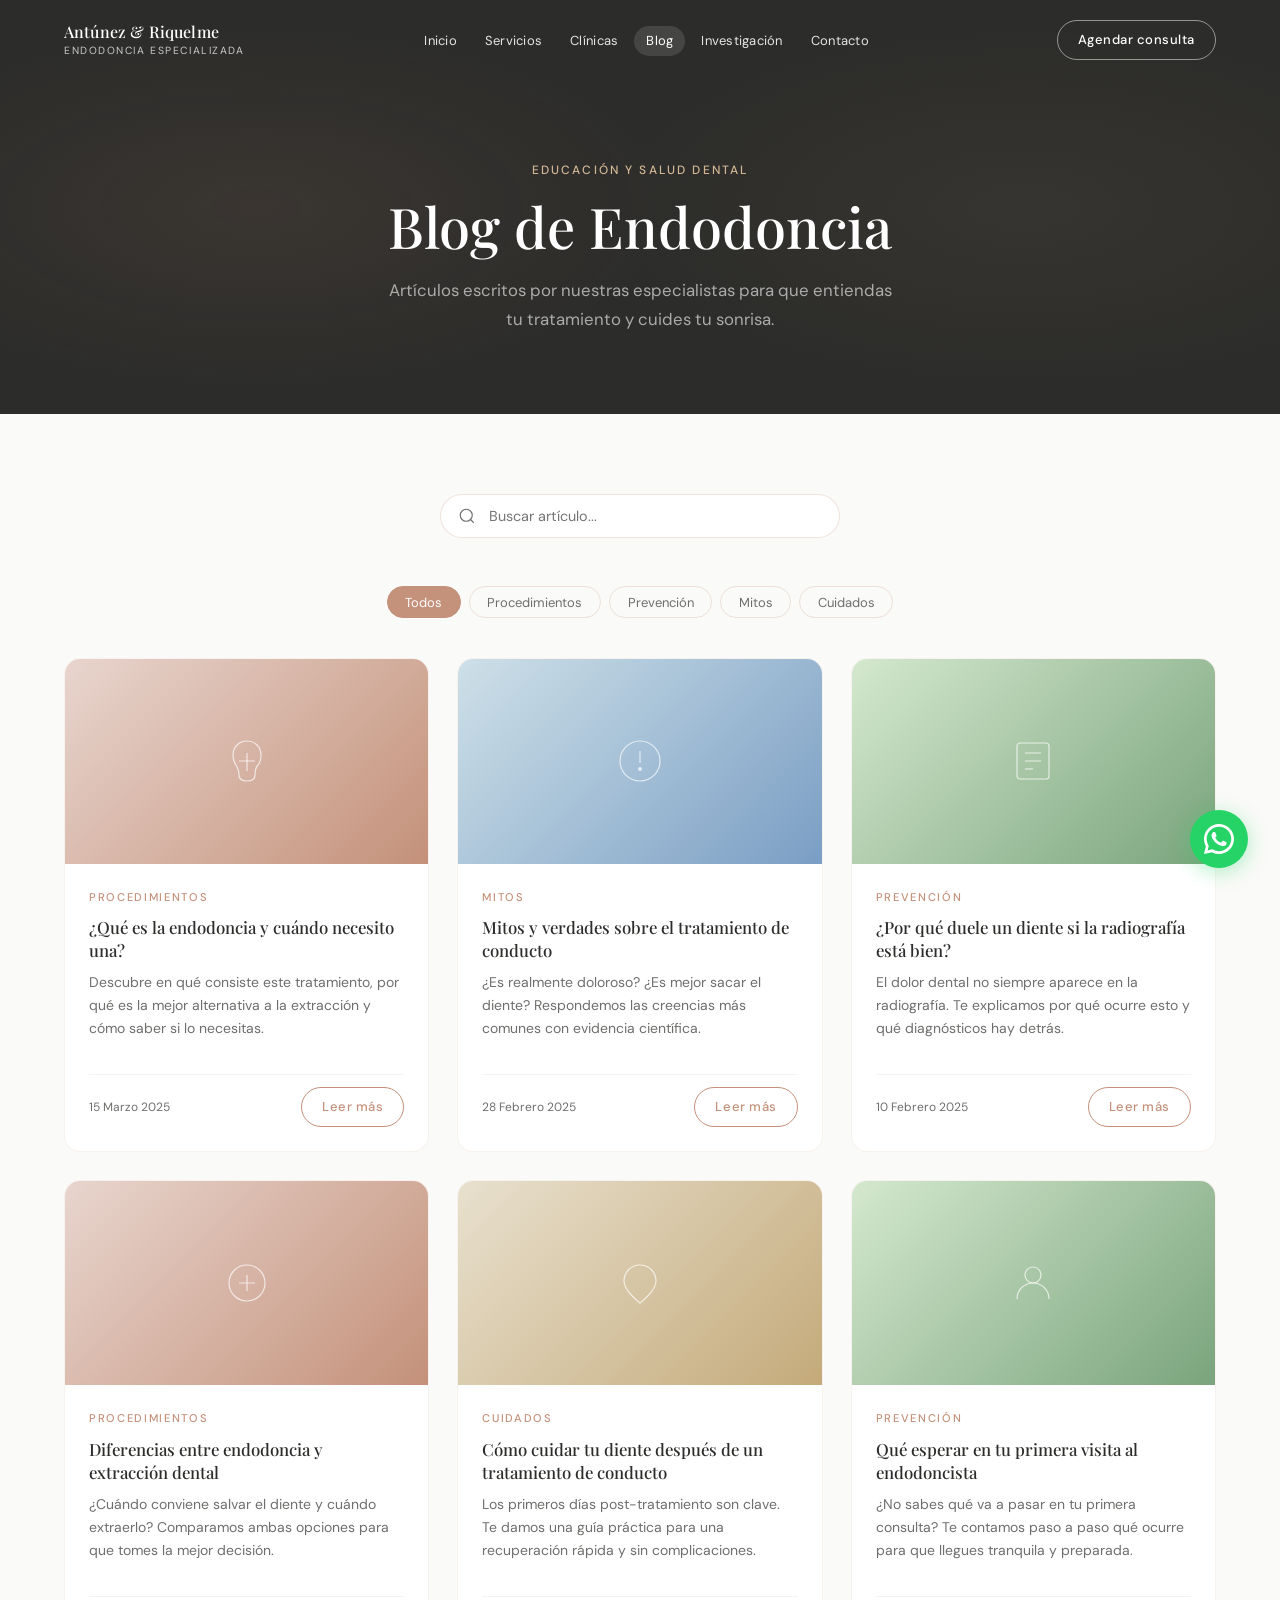
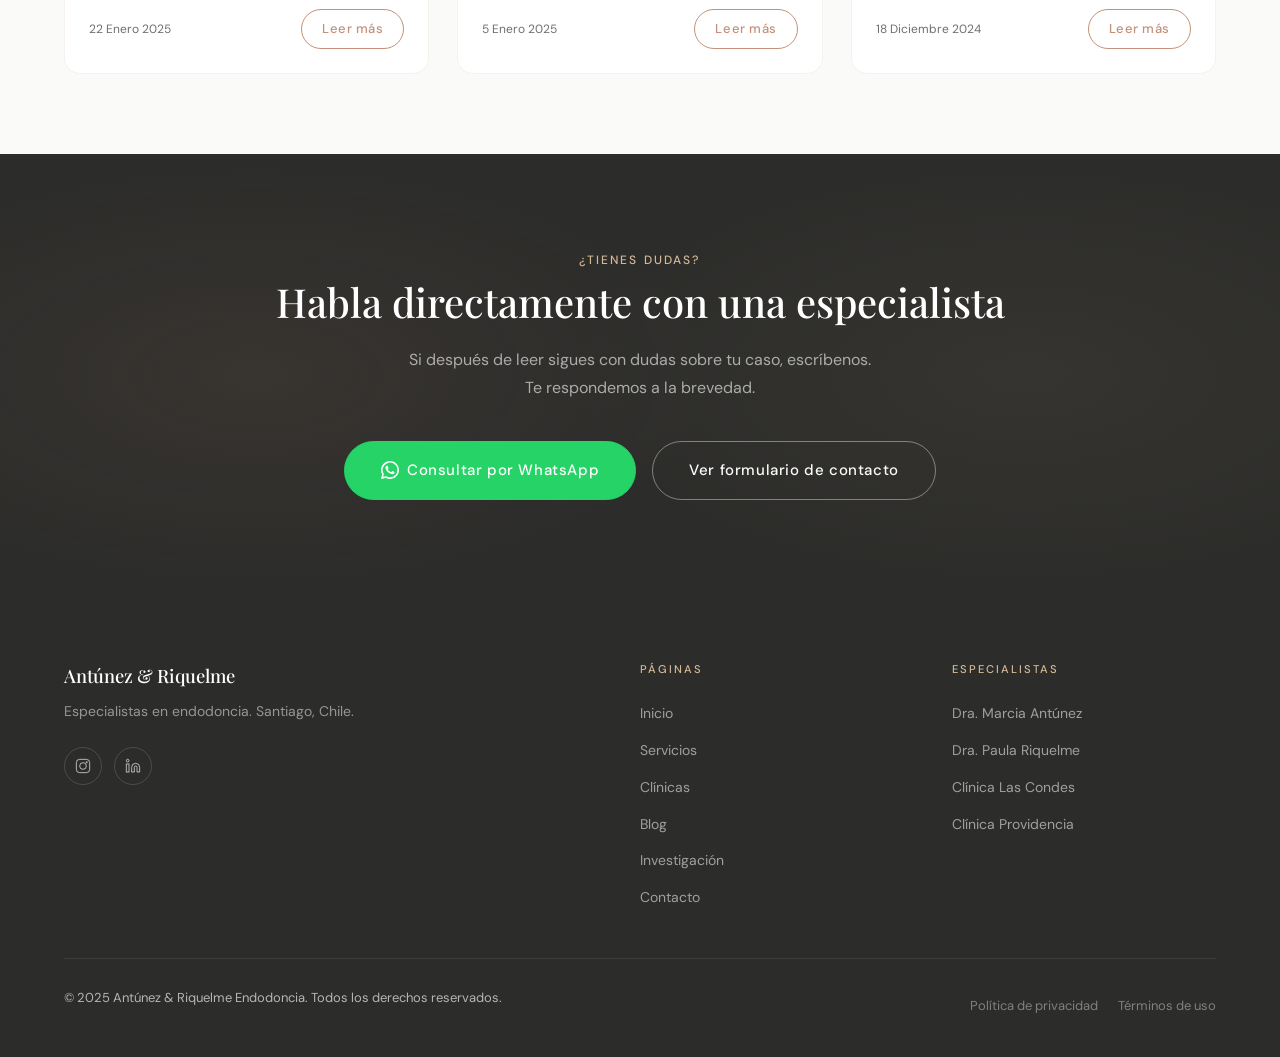
==== blog.html @ c305dd01 "Agrega blog, clínicas, contacto e íconos de tecnología" ====
<!DOCTYPE html>
<html lang="es-CL">
<head>
  <meta charset="UTF-8" />
  <meta name="viewport" content="width=device-width, initial-scale=1.0" />
  <title>Blog | Antúnez &amp; Riquelme · Endodoncia Especializada Santiago</title>
  <meta name="description" content="Artículos sobre endodoncia escritos por especialistas. Aprende sobre tratamiento de conducto, mitos, cuidados y más." />
  <meta property="og:title" content="Blog | Antúnez &amp; Riquelme Endodoncia" />
  <meta property="og:type" content="website" />
  <link rel="canonical" href="https://endoexperts.cl/blog.html" />
  <link rel="stylesheet" href="styles.css" />
  <link rel="preconnect" href="https://fonts.googleapis.com" />
  <link rel="preconnect" href="https://fonts.gstatic.com" crossorigin />
  <style>
    .blog-hero {
      background: var(--c-carbon);
      padding: 10rem 0 5rem;
      text-align: center;
      position: relative;
      overflow: hidden;
    }
    .blog-hero::before {
      content: '';
      position: absolute;
      inset: 0;
      background:
        radial-gradient(ellipse 60% 80% at 20% 50%, rgba(196,145,122,0.09) 0%, transparent 55%),
        radial-gradient(ellipse 60% 80% at 80% 50%, rgba(212,184,150,0.06) 0%, transparent 55%);
      pointer-events: none;
    }
    .blog-hero__title   { color: var(--c-white); margin-bottom: 1rem; }
    .blog-hero__subtitle {
      color: rgba(255,255,255,0.6);
      max-width: 520px;
      margin-inline: auto;
      font-size: 1.05rem;
      line-height: 1.75;
    }

    /* Blog card imagen placeholder con gradiente */
    .blog-card__image-placeholder {
      width: 100%;
      height: 100%;
      display: flex;
      align-items: center;
      justify-content: center;
    }

    .blog-card__image-placeholder svg {
      width: 32px;
      height: 32px;
      stroke: var(--c-blush-dark);
      fill: none;
      stroke-width: 1.5;
      opacity: 0.5;
    }

    /* Gradientes de color por categoría */
    .blog-card__image[data-cat="Procedimientos"] {
      background: linear-gradient(135deg, #E8D5CE 0%, #C4917A 100%);
    }
    .blog-card__image[data-cat="Prevención"] {
      background: linear-gradient(135deg, #D4E8CE 0%, #7AA47C 100%);
    }
    .blog-card__image[data-cat="Mitos"] {
      background: linear-gradient(135deg, #CEE0E8 0%, #7A9EC4 100%);
    }
    .blog-card__image[data-cat="Cuidados"] {
      background: linear-gradient(135deg, #E8E0CE 0%, #C4AA7A 100%);
    }

    .blog-card__image-icon {
      width: 100%;
      height: 100%;
      display: flex;
      align-items: center;
      justify-content: center;
    }

    .blog-card__image-icon svg {
      width: 48px;
      height: 48px;
      stroke: rgba(255,255,255,0.7);
      fill: none;
      stroke-width: 1.2;
    }

    /* No results */
    .blog-empty {
      text-align: center;
      padding: 4rem 2rem;
      color: var(--text-muted);
      display: none;
    }
    .blog-empty.is-visible { display: block; }
    .blog-empty svg {
      width: 48px;
      height: 48px;
      stroke: var(--c-blush-dark);
      fill: none;
      stroke-width: 1.2;
      margin: 0 auto 1rem;
      display: block;
    }

    /* Featured post (primero más grande) */
    .blog-featured {
      display: grid;
      grid-template-columns: 1.4fr 1fr;
      gap: 2rem;
      margin-bottom: 3rem;
    }

    .blog-featured .blog-card {
      height: 100%;
    }

    .blog-featured .blog-card:first-child .blog-card__image {
      aspect-ratio: 16/10;
    }

    @media (max-width: 1024px) {
      .blog-featured { grid-template-columns: 1fr; }
      .blog__grid { grid-template-columns: 1fr 1fr; }
    }

    @media (max-width: 768px) {
      .blog__grid { grid-template-columns: 1fr; }
      .blog-featured { grid-template-columns: 1fr; }
    }
  </style>
</head>
<body>

<!-- NAVBAR -->
<header class="navbar navbar--transparent" id="navbar" role="banner">
  <div class="container">
    <nav class="navbar__inner" aria-label="Navegación principal">
      <a href="index.html" class="navbar__logo">Antúnez &amp; Riquelme<span>Endodoncia Especializada</span></a>
      <ul class="navbar__links" role="list">
        <li><a href="index.html" class="navbar__link">Inicio</a></li>
        <li><a href="servicios.html" class="navbar__link">Servicios</a></li>
        <li><a href="clinicas.html" class="navbar__link">Clínicas</a></li>
        <li><a href="blog.html" class="navbar__link navbar__link--active">Blog</a></li>
        <li><a href="investigacion.html" class="navbar__link">Investigación</a></li>
        <li><a href="contacto.html" class="navbar__link">Contacto</a></li>
      </ul>
      <a href="contacto.html" class="btn btn--outline navbar__cta btn--sm">Agendar consulta</a>
      <button class="navbar__toggle" id="navToggle" aria-label="Abrir menú" aria-expanded="false"><span></span><span></span><span></span></button>
    </nav>
  </div>
</header>
<div class="navbar__overlay" id="navOverlay"></div>
<nav class="navbar__drawer" id="navDrawer" aria-label="Menú móvil">
  <a href="index.html" class="navbar__link">Inicio</a>
  <a href="servicios.html" class="navbar__link">Servicios</a>
  <a href="clinicas.html" class="navbar__link">Clínicas</a>
  <a href="blog.html" class="navbar__link navbar__link--active">Blog</a>
  <a href="investigacion.html" class="navbar__link">Investigación</a>
  <a href="contacto.html" class="navbar__link">Contacto</a>
  <a href="contacto.html" class="btn btn--outline navbar__cta">Agendar consulta</a>
</nav>

<main id="main">

<!-- HERO -->
<section class="blog-hero" aria-labelledby="blog-hero-title">
  <div class="container" style="position:relative;z-index:1;">
    <span class="section__eyebrow" style="color:var(--c-champagne);">Educación y salud dental</span>
    <h1 class="blog-hero__title" id="blog-hero-title">Blog de Endodoncia</h1>
    <p class="blog-hero__subtitle">Artículos escritos por nuestras especialistas para que entiendas tu tratamiento y cuides tu sonrisa.</p>
  </div>
</section>

<!-- BLOG -->
<section class="section" aria-labelledby="blog-title">
  <div class="container">

    <!-- Buscador -->
    <div class="blog__search reveal">
      <svg class="blog__search-icon" viewBox="0 0 24 24" aria-hidden="true"><circle cx="11" cy="11" r="8"/><line x1="21" y1="21" x2="16.65" y2="16.65"/></svg>
      <input type="search" id="blogSearch" placeholder="Buscar artículo..." aria-label="Buscar en el blog" />
    </div>

    <!-- Filtros -->
    <div class="blog__filters reveal" role="group" aria-label="Filtrar por categoría">
      <button class="filter-btn is-active" data-filter="todos">Todos</button>
      <button class="filter-btn" data-filter="Procedimientos">Procedimientos</button>
      <button class="filter-btn" data-filter="Prevención">Prevención</button>
      <button class="filter-btn" data-filter="Mitos">Mitos</button>
      <button class="filter-btn" data-filter="Cuidados">Cuidados</button>
    </div>

    <!-- Grid artículos -->
    <div class="blog__grid" id="blogGrid">

      <!-- Artículo 1 -->
      <article class="blog-card reveal" data-category="Procedimientos" data-title="qué es la endodoncia y cuándo necesito una">
        <div class="blog-card__image" data-cat="Procedimientos">
          <div class="blog-card__image-icon">
            <svg viewBox="0 0 48 48" aria-hidden="true"><path d="M24 4C16 4 10 10 10 18c0 4 1 7 3 10s3 5 3 10c0 4 2 6 8 6s8-2 8-6c0-5 1-8 3-10s3-6 3-10c0-8-6-14-14-14z"/><line x1="24" y1="16" x2="24" y2="34"/><line x1="16" y1="24" x2="32" y2="24"/></svg>
          </div>
        </div>
        <div class="blog-card__body">
          <span class="blog-card__category">Procedimientos</span>
          <h2 class="blog-card__title">¿Qué es la endodoncia y cuándo necesito una?</h2>
          <p class="blog-card__excerpt">Descubre en qué consiste este tratamiento, por qué es la mejor alternativa a la extracción y cómo saber si lo necesitas.</p>
          <div class="blog-card__footer">
            <span class="blog-card__date">15 Marzo 2025</span>
            <a href="articulo-1.html" class="btn btn--outline btn--sm">Leer más</a>
          </div>
        </div>
      </article>

      <!-- Artículo 2 -->
      <article class="blog-card reveal reveal--delay-1" data-category="Mitos" data-title="mitos y verdades sobre el tratamiento de conducto">
        <div class="blog-card__image" data-cat="Mitos">
          <div class="blog-card__image-icon">
            <svg viewBox="0 0 48 48" aria-hidden="true"><circle cx="24" cy="24" r="20"/><line x1="24" y1="14" x2="24" y2="26"/><circle cx="24" cy="32" r="2" fill="rgba(255,255,255,0.7)" stroke="none"/></svg>
          </div>
        </div>
        <div class="blog-card__body">
          <span class="blog-card__category">Mitos</span>
          <h2 class="blog-card__title">Mitos y verdades sobre el tratamiento de conducto</h2>
          <p class="blog-card__excerpt">¿Es realmente doloroso? ¿Es mejor sacar el diente? Respondemos las creencias más comunes con evidencia científica.</p>
          <div class="blog-card__footer">
            <span class="blog-card__date">28 Febrero 2025</span>
            <a href="articulo-2.html" class="btn btn--outline btn--sm">Leer más</a>
          </div>
        </div>
      </article>

      <!-- Artículo 3 -->
      <article class="blog-card reveal reveal--delay-2" data-category="Prevención" data-title="por qué duele un diente si la radiografía está bien">
        <div class="blog-card__image" data-cat="Prevención">
          <div class="blog-card__image-icon">
            <svg viewBox="0 0 48 48" aria-hidden="true"><rect x="8" y="6" width="32" height="36" rx="3"/><line x1="16" y1="16" x2="32" y2="16"/><line x1="16" y1="24" x2="32" y2="24"/><line x1="16" y1="32" x2="24" y2="32"/></svg>
          </div>
        </div>
        <div class="blog-card__body">
          <span class="blog-card__category">Prevención</span>
          <h2 class="blog-card__title">¿Por qué duele un diente si la radiografía está bien?</h2>
          <p class="blog-card__excerpt">El dolor dental no siempre aparece en la radiografía. Te explicamos por qué ocurre esto y qué diagnósticos hay detrás.</p>
          <div class="blog-card__footer">
            <span class="blog-card__date">10 Febrero 2025</span>
            <a href="articulo-3.html" class="btn btn--outline btn--sm">Leer más</a>
          </div>
        </div>
      </article>

      <!-- Artículo 4 -->
      <article class="blog-card reveal" data-category="Procedimientos" data-title="diferencias entre endodoncia y extracción dental">
        <div class="blog-card__image" data-cat="Procedimientos">
          <div class="blog-card__image-icon">
            <svg viewBox="0 0 48 48" aria-hidden="true"><path d="M16 24h16M24 16v16"/><circle cx="24" cy="24" r="18"/></svg>
          </div>
        </div>
        <div class="blog-card__body">
          <span class="blog-card__category">Procedimientos</span>
          <h2 class="blog-card__title">Diferencias entre endodoncia y extracción dental</h2>
          <p class="blog-card__excerpt">¿Cuándo conviene salvar el diente y cuándo extraerlo? Comparamos ambas opciones para que tomes la mejor decisión.</p>
          <div class="blog-card__footer">
            <span class="blog-card__date">22 Enero 2025</span>
            <a href="articulo-4.html" class="btn btn--outline btn--sm">Leer más</a>
          </div>
        </div>
      </article>

      <!-- Artículo 5 -->
      <article class="blog-card reveal reveal--delay-1" data-category="Cuidados" data-title="cómo cuidar tu diente después de un tratamiento de conducto">
        <div class="blog-card__image" data-cat="Cuidados">
          <div class="blog-card__image-icon">
            <svg viewBox="0 0 48 48" aria-hidden="true"><path d="M24 6C14 6 8 14 8 22c0 10 16 22 16 22s16-12 16-22C40 14 34 6 24 6z"/></svg>
          </div>
        </div>
        <div class="blog-card__body">
          <span class="blog-card__category">Cuidados</span>
          <h2 class="blog-card__title">Cómo cuidar tu diente después de un tratamiento de conducto</h2>
          <p class="blog-card__excerpt">Los primeros días post-tratamiento son clave. Te damos una guía práctica para una recuperación rápida y sin complicaciones.</p>
          <div class="blog-card__footer">
            <span class="blog-card__date">5 Enero 2025</span>
            <a href="articulo-5.html" class="btn btn--outline btn--sm">Leer más</a>
          </div>
        </div>
      </article>

      <!-- Artículo 6 -->
      <article class="blog-card reveal reveal--delay-2" data-category="Prevención" data-title="qué esperar en tu primera visita al endodoncista">
        <div class="blog-card__image" data-cat="Prevención">
          <div class="blog-card__image-icon">
            <svg viewBox="0 0 48 48" aria-hidden="true"><circle cx="24" cy="16" r="8"/><path d="M8 40c0-8.8 7.2-16 16-16s16 7.2 16 16"/></svg>
          </div>
        </div>
        <div class="blog-card__body">
          <span class="blog-card__category">Prevención</span>
          <h2 class="blog-card__title">Qué esperar en tu primera visita al endodoncista</h2>
          <p class="blog-card__excerpt">¿No sabes qué va a pasar en tu primera consulta? Te contamos paso a paso qué ocurre para que llegues tranquila y preparada.</p>
          <div class="blog-card__footer">
            <span class="blog-card__date">18 Diciembre 2024</span>
            <a href="articulo-6.html" class="btn btn--outline btn--sm">Leer más</a>
          </div>
        </div>
      </article>

    </div>

    <!-- Sin resultados -->
    <div class="blog-empty" id="blogEmpty" aria-live="polite">
      <svg viewBox="0 0 24 24" aria-hidden="true"><circle cx="11" cy="11" r="8"/><line x1="21" y1="21" x2="16.65" y2="16.65"/></svg>
      <p>No encontramos artículos con ese término. Intenta otra búsqueda.</p>
    </div>

  </div>
</section>

<!-- CTA -->
<section class="cta-final" aria-labelledby="blog-cta-title">
  <div class="container" style="position:relative;z-index:1;text-align:center;">
    <span class="section__eyebrow cta-final__eyebrow">¿Tienes dudas?</span>
    <h2 class="cta-final__title" id="blog-cta-title">Habla directamente con una especialista</h2>
    <p class="cta-final__subtitle">Si después de leer sigues con dudas sobre tu caso, escríbenos. Te respondemos a la brevedad.</p>
    <div class="cta-final__buttons">
      <a href="https://wa.me/+569XXXXXXXX?text=Hola%2C%20leí%20el%20blog%20y%20tengo%20una%20pregunta" class="btn btn--whatsapp btn--lg" target="_blank" rel="noopener noreferrer">
        <svg class="icon-wa" viewBox="0 0 24 24" fill="white" aria-hidden="true"><path d="M17.472 14.382c-.297-.149-1.758-.867-2.03-.967-.273-.099-.471-.148-.67.15-.197.297-.767.966-.94 1.164-.173.199-.347.223-.644.075-.297-.15-1.255-.463-2.39-1.475-.883-.788-1.48-1.761-1.653-2.059-.173-.297-.018-.458.13-.606.134-.133.298-.347.446-.52.149-.174.198-.298.298-.497.099-.198.05-.371-.025-.52-.075-.149-.669-1.612-.916-2.207-.242-.579-.487-.5-.669-.51-.173-.008-.371-.01-.57-.01-.198 0-.52.074-.792.372-.272.297-1.04 1.016-1.04 2.479 0 1.462 1.065 2.875 1.213 3.074.149.198 2.096 3.2 5.077 4.487.709.306 1.262.489 1.694.625.712.227 1.36.195 1.871.118.571-.085 1.758-.719 2.006-1.413.248-.694.248-1.289.173-1.413-.074-.124-.272-.198-.57-.347z"/><path d="M12 0C5.373 0 0 5.373 0 12c0 2.107.548 4.086 1.508 5.805L0 24l6.374-1.494A11.953 11.953 0 0012 24c6.627 0 12-5.373 12-12S18.627 0 12 0zm0 21.818a9.818 9.818 0 01-5.003-1.37l-.36-.214-3.727.873.908-3.618-.234-.372A9.818 9.818 0 1112 21.818z"/></svg>
        Consultar por WhatsApp
      </a>
      <a href="contacto.html" class="btn btn--ghost btn--lg">Ver formulario de contacto</a>
    </div>
  </div>
</section>

</main>

<!-- FOOTER -->
<footer class="footer" role="contentinfo">
  <div class="container">
    <div class="footer__grid">
      <div>
        <p class="footer__brand">Antúnez &amp; Riquelme</p>
        <p class="footer__tagline">Especialistas en endodoncia. Santiago, Chile.</p>
        <div class="footer__social">
          <a href="#" class="footer__social-link" aria-label="Instagram"><svg viewBox="0 0 24 24" aria-hidden="true"><rect x="2" y="2" width="20" height="20" rx="5"/><circle cx="12" cy="12" r="5"/><circle cx="17.5" cy="6.5" r="1.5" fill="currentColor" stroke="none"/></svg></a>
          <a href="#" class="footer__social-link" aria-label="LinkedIn"><svg viewBox="0 0 24 24" aria-hidden="true"><path d="M16 8a6 6 0 016 6v7h-4v-7a2 2 0 00-2-2 2 2 0 00-2 2v7h-4v-7a6 6 0 016-6z"/><rect x="2" y="9" width="4" height="12"/><circle cx="4" cy="4" r="2"/></svg></a>
        </div>
      </div>
      <nav aria-label="Footer"><p class="footer__heading">Páginas</p><ul class="footer__links"><li><a href="index.html" class="footer__link">Inicio</a></li><li><a href="servicios.html" class="footer__link">Servicios</a></li><li><a href="clinicas.html" class="footer__link">Clínicas</a></li><li><a href="blog.html" class="footer__link">Blog</a></li><li><a href="investigacion.html" class="footer__link">Investigación</a></li><li><a href="contacto.html" class="footer__link">Contacto</a></li></ul></nav>
      <div><p class="footer__heading">Especialistas</p><ul class="footer__links"><li><a href="contacto.html" class="footer__link">Dra. Marcia Antúnez</a></li><li><a href="contacto.html" class="footer__link">Dra. Paula Riquelme</a></li><li><a href="clinicas.html" class="footer__link">Clínica Las Condes</a></li><li><a href="clinicas.html" class="footer__link">Clínica Providencia</a></li></ul></div>
    </div>
    <div class="footer__bottom">
      <p class="footer__copy">© 2025 Antúnez &amp; Riquelme Endodoncia. Todos los derechos reservados.</p>
      <nav class="footer__legal"><a href="#">Política de privacidad</a><a href="#">Términos de uso</a></nav>
    </div>
  </div>
</footer>

<!-- WA FLOTANTE -->
<div class="wa-float" aria-label="Contacto rápido por WhatsApp">
  <div class="wa-float__panel" id="waPanel" role="dialog" aria-hidden="true">
    <p class="wa-float__panel-title">¿Con quién deseas hablar?</p>
    <a href="https://wa.me/+569XXXXXXXX?text=Hola%2C%20quisiera%20consultar%20con%20la%20Dra.%20Marcia%20Antúnez" class="wa-float__option" target="_blank" rel="noopener noreferrer"><div class="wa-float__option-icon" aria-hidden="true">MA</div>Dra. Marcia Antúnez</a>
    <a href="https://wa.me/+569XXXXXXXX?text=Hola%2C%20quisiera%20consultar%20con%20la%20Dra.%20Paula%20Riquelme" class="wa-float__option" target="_blank" rel="noopener noreferrer"><div class="wa-float__option-icon" aria-hidden="true">PR</div>Dra. Paula Riquelme</a>
  </div>
  <button class="wa-float__btn" id="waToggle" aria-label="Abrir WhatsApp" aria-expanded="false">
    <svg viewBox="0 0 24 24" aria-hidden="true"><path d="M17.472 14.382c-.297-.149-1.758-.867-2.03-.967-.273-.099-.471-.148-.67.15-.197.297-.767.966-.94 1.164-.173.199-.347.223-.644.075-.297-.15-1.255-.463-2.39-1.475-.883-.788-1.48-1.761-1.653-2.059-.173-.297-.018-.458.13-.606.134-.133.298-.347.446-.52.149-.174.198-.298.298-.497.099-.198.05-.371-.025-.52-.075-.149-.669-1.612-.916-2.207-.242-.579-.487-.5-.669-.51-.173-.008-.371-.01-.57-.01-.198 0-.52.074-.792.372-.272.297-1.04 1.016-1.04 2.479 0 1.462 1.065 2.875 1.213 3.074.149.198 2.096 3.2 5.077 4.487.709.306 1.262.489 1.694.625.712.227 1.36.195 1.871.118.571-.085 1.758-.719 2.006-1.413.248-.694.248-1.289.173-1.413-.074-.124-.272-.198-.57-.347z"/><path d="M12 0C5.373 0 0 5.373 0 12c0 2.107.548 4.086 1.508 5.805L0 24l6.374-1.494A11.953 11.953 0 0012 24c6.627 0 12-5.373 12-12S18.627 0 12 0zm0 21.818a9.818 9.818 0 01-5.003-1.37l-.36-.214-3.727.873.908-3.618-.234-.372A9.818 9.818 0 1112 21.818z"/></svg>
  </button>
</div>

<script>
(function(){const n=document.getElementById('navbar');function s(){n.classList.toggle('navbar--scrolled',window.scrollY>60);n.classList.toggle('navbar--transparent',window.scrollY<=60);}window.addEventListener('scroll',s,{passive:true});s();})();
(function(){const t=document.getElementById('navToggle'),d=document.getElementById('navDrawer'),o=document.getElementById('navOverlay');function open(){t.classList.add('is-open');d.classList.add('is-open');o.classList.add('is-open');t.setAttribute('aria-expanded','true');document.body.style.overflow='hidden';}function close(){t.classList.remove('is-open');d.classList.remove('is-open');o.classList.remove('is-open');t.setAttribute('aria-expanded','false');document.body.style.overflow='';}t.addEventListener('click',()=>t.classList.contains('is-open')?close():open());o.addEventListener('click',close);document.addEventListener('keydown',e=>{if(e.key==='Escape')close();});})();
(function(){const btn=document.getElementById('waToggle'),panel=document.getElementById('waPanel');btn.addEventListener('click',()=>{const o=panel.classList.toggle('is-open');btn.setAttribute('aria-expanded',o);panel.setAttribute('aria-hidden',!o);});document.addEventListener('click',e=>{if(!e.target.closest('.wa-float')){panel.classList.remove('is-open');btn.setAttribute('aria-expanded','false');panel.setAttribute('aria-hidden','true');}});})();

/* Filtros + Buscador */
(function(){
  const cards   = document.querySelectorAll('.blog-card');
  const filters = document.querySelectorAll('.filter-btn');
  const search  = document.getElementById('blogSearch');
  const empty   = document.getElementById('blogEmpty');
  let activeFilter = 'todos';

  function update() {
    const term = search.value.toLowerCase().trim();
    let visible = 0;

    cards.forEach(card => {
      const cat   = card.getAttribute('data-category');
      const title = card.getAttribute('data-title');
      const matchFilter = activeFilter === 'todos' || cat === activeFilter;
      const matchSearch = !term || title.includes(term) || cat.toLowerCase().includes(term);

      if (matchFilter && matchSearch) {
        card.style.display = '';
        visible++;
      } else {
        card.style.display = 'none';
      }
    });

    empty.classList.toggle('is-visible', visible === 0);
  }

  filters.forEach(btn => {
    btn.addEventListener('click', () => {
      filters.forEach(b => b.classList.remove('is-active'));
      btn.classList.add('is-active');
      activeFilter = btn.getAttribute('data-filter');
      update();
    });
  });

  search.addEventListener('input', update);
})();

/* Reveal */
(function(){const els=document.querySelectorAll('.reveal');const obs=new IntersectionObserver(entries=>{entries.forEach(e=>{if(e.isIntersecting){e.target.classList.add('is-visible');obs.unobserve(e.target);}});},{threshold:0.08});els.forEach(el=>obs.observe(el));})();
</script>
</body>
</html>
---- styles.css ----
/* ============================================================
   ANTÚNEZ & RIQUELME | ENDODONCIA ESPECIALIZADA
   styles.css — Global Stylesheet
   Paleta: blanco roto, blush, terracota, champagne, carbón
   ============================================================ */

/* ── Google Fonts ─────────────────────────────────────────── */
@import url('https://fonts.googleapis.com/css2?family=Playfair+Display:ital,wght@0,400;0,500;0,600;1,400;1,500&family=DM+Sans:ital,opsz,wght@0,9..40,300;0,9..40,400;0,9..40,500;1,9..40,300&display=swap');

/* ── CSS Variables ────────────────────────────────────────── */
:root {
  /* Paleta principal */
  --c-cream:      #FAFAF8;
  --c-blush:      #E8D5CE;
  --c-blush-dark: #D4B8AD;
  --c-terracota:  #C4917A;
  --c-terra-dark: #A87460;
  --c-champagne:  #D4B896;
  --c-champ-dark: #B89970;
  --c-carbon:     #2C2C2A;
  --c-carbon-mid: #4A4A48;
  --c-carbon-lt:  #6E6E6C;
  --c-white:      #FFFFFF;

  /* Semánticos */
  --bg-primary:   var(--c-cream);
  --bg-section:   #F4EDE8;
  --bg-dark:      var(--c-carbon);
  --text-primary: var(--c-carbon);
  --text-muted:   var(--c-carbon-lt);
  --text-light:   #FAFAF8;
  --accent:       var(--c-terracota);
  --accent-hover: var(--c-terra-dark);
  --border:       rgba(196, 145, 122, 0.25);
  --border-light: rgba(196, 145, 122, 0.12);

  /* Tipografía */
  --font-serif: 'Playfair Display', Georgia, serif;
  --font-sans:  'DM Sans', 'Inter', system-ui, sans-serif;

  /* Espaciado */
  --section-py:  5rem;
  --container-w: 1200px;
  --gap:         2rem;

  /* Transiciones */
  --ease: cubic-bezier(0.4, 0, 0.2, 1);
  --dur:  0.3s;

  /* Bordes */
  --radius-sm: 4px;
  --radius-md: 8px;
  --radius-lg: 16px;
  --radius-xl: 24px;
  --radius-full: 9999px;
}

/* ── Reset & Base ─────────────────────────────────────────── */
*, *::before, *::after {
  box-sizing: border-box;
  margin: 0;
  padding: 0;
}

html {
  scroll-behavior: smooth;
  -webkit-text-size-adjust: 100%;
}

body {
  font-family: var(--font-sans);
  font-size: 16px;
  line-height: 1.7;
  color: var(--text-primary);
  background-color: var(--bg-primary);
  overflow-x: hidden;
}

img {
  max-width: 100%;
  height: auto;
  display: block;
  loading: lazy;
}

a {
  color: inherit;
  text-decoration: none;
  transition: color var(--dur) var(--ease);
}

ul, ol { list-style: none; }

button {
  font-family: var(--font-sans);
  cursor: pointer;
  border: none;
  background: none;
}

/* ── Tipografía ───────────────────────────────────────────── */
h1, h2, h3, h4, h5 {
  font-family: var(--font-serif);
  line-height: 1.2;
  color: var(--text-primary);
  font-weight: 500;
}

h1 { font-size: clamp(2rem, 5vw, 3.5rem); }
h2 { font-size: clamp(1.6rem, 3.5vw, 2.5rem); }
h3 { font-size: clamp(1.2rem, 2.5vw, 1.6rem); }
h4 { font-size: 1.15rem; }

p { margin-bottom: 1rem; }
p:last-child { margin-bottom: 0; }

.text-serif { font-family: var(--font-serif); }
.text-accent { color: var(--accent); }
.text-muted  { color: var(--text-muted); }
.text-center { text-align: center; }
.text-light  { color: var(--text-light); }

/* ── Layout Utils ─────────────────────────────────────────── */
.container {
  width: 100%;
  max-width: var(--container-w);
  margin-inline: auto;
  padding-inline: 1.5rem;
}

.section {
  padding-block: var(--section-py);
}

.section--alt {
  background-color: var(--bg-section);
}

.section--dark {
  background-color: var(--bg-dark);
  color: var(--text-light);
}

.section__header {
  text-align: center;
  max-width: 640px;
  margin-inline: auto;
  margin-bottom: 3.5rem;
}

.section__eyebrow {
  font-family: var(--font-sans);
  font-size: 0.75rem;
  font-weight: 500;
  letter-spacing: 0.18em;
  text-transform: uppercase;
  color: var(--accent);
  display: block;
  margin-bottom: 0.75rem;
}

.section__title {
  margin-bottom: 1rem;
}

.section__subtitle {
  color: var(--text-muted);
  font-size: 1.05rem;
  line-height: 1.75;
}

/* ── Botones ──────────────────────────────────────────────── */
.btn {
  display: inline-flex;
  align-items: center;
  gap: 0.5rem;
  padding: 0.75rem 1.75rem;
  font-family: var(--font-sans);
  font-size: 0.875rem;
  font-weight: 500;
  letter-spacing: 0.04em;
  border-radius: var(--radius-full);
  transition: all var(--dur) var(--ease);
  white-space: nowrap;
}

.btn--primary {
  background-color: var(--accent);
  color: var(--c-white);
  border: 1.5px solid var(--accent);
}
.btn--primary:hover {
  background-color: var(--accent-hover);
  border-color: var(--accent-hover);
  transform: translateY(-1px);
}

.btn--outline {
  background-color: transparent;
  color: var(--accent);
  border: 1.5px solid var(--accent);
}
.btn--outline:hover {
  background-color: var(--accent);
  color: var(--c-white);
  transform: translateY(-1px);
}

.btn--ghost {
  background-color: transparent;
  color: var(--text-light);
  border: 1.5px solid rgba(255,255,255,0.4);
}
.btn--ghost:hover {
  background-color: rgba(255,255,255,0.12);
  border-color: rgba(255,255,255,0.6);
}

.btn--whatsapp {
  background-color: #25D366;
  color: var(--c-white);
  border: 1.5px solid #25D366;
}
.btn--whatsapp:hover {
  background-color: #1DAD54;
  border-color: #1DAD54;
  transform: translateY(-1px);
}

.btn--sm {
  padding: 0.5rem 1.25rem;
  font-size: 0.8125rem;
}

.btn--lg {
  padding: 1rem 2.25rem;
  font-size: 0.9375rem;
}

/* Icono WhatsApp SVG inline */
.icon-wa {
  width: 18px;
  height: 18px;
  flex-shrink: 0;
}

/* ── Divider ──────────────────────────────────────────────── */
.divider {
  width: 48px;
  height: 1.5px;
  background: var(--accent);
  margin: 1rem auto;
}

.divider--left {
  margin-left: 0;
}

/* ── ========================================================
   NAVBAR
   ======================================================== */
.navbar {
  position: fixed;
  top: 0;
  left: 0;
  right: 0;
  z-index: 1000;
  padding: 1.25rem 0;
  transition: background var(--dur) var(--ease),
              padding var(--dur) var(--ease),
              box-shadow var(--dur) var(--ease);
}

.navbar--transparent {
  background: transparent;
}

.navbar--scrolled {
  background: rgba(250, 250, 248, 0.96);
  backdrop-filter: blur(12px);
  -webkit-backdrop-filter: blur(12px);
  box-shadow: 0 1px 0 var(--border);
  padding: 0.875rem 0;
}

.navbar__inner {
  display: flex;
  align-items: center;
  justify-content: space-between;
  gap: 1.5rem;
}

.navbar__logo {
  font-family: var(--font-serif);
  font-size: 1rem;
  font-weight: 500;
  color: var(--c-white);
  line-height: 1.3;
  letter-spacing: 0.01em;
  transition: color var(--dur) var(--ease);
  flex-shrink: 0;
}

.navbar__logo span {
  display: block;
  font-size: 0.65rem;
  font-family: var(--font-sans);
  font-weight: 400;
  letter-spacing: 0.15em;
  text-transform: uppercase;
  opacity: 0.75;
  margin-top: 0.1rem;
}

.navbar--scrolled .navbar__logo {
  color: var(--text-primary);
}

.navbar__links {
  display: flex;
  align-items: center;
  gap: 0.25rem;
}

.navbar__link {
  padding: 0.4rem 0.75rem;
  font-size: 0.8125rem;
  font-weight: 400;
  letter-spacing: 0.02em;
  color: rgba(255,255,255,0.88);
  border-radius: var(--radius-full);
  transition: all var(--dur) var(--ease);
}

.navbar__link:hover,
.navbar__link--active {
  color: var(--c-white);
  background: rgba(255,255,255,0.12);
}

.navbar--scrolled .navbar__link {
  color: var(--carbon-mid, var(--c-carbon-mid));
}

.navbar--scrolled .navbar__link:hover,
.navbar--scrolled .navbar__link--active {
  color: var(--text-primary);
  background: var(--border-light);
}

.navbar__cta {
  margin-left: 0.5rem;
}

.navbar--transparent .navbar__cta {
  border-color: rgba(255,255,255,0.5);
  color: var(--c-white);
}

.navbar--transparent .navbar__cta:hover {
  background: rgba(255,255,255,0.15);
}

.navbar--scrolled .navbar__cta {
  border-color: var(--accent);
  color: var(--accent);
}

.navbar--scrolled .navbar__cta:hover {
  background: var(--accent);
  color: var(--c-white);
}

/* Hamburger */
.navbar__toggle {
  display: none;
  flex-direction: column;
  gap: 5px;
  width: 28px;
  padding: 4px 0;
  cursor: pointer;
  background: none;
  border: none;
}

.navbar__toggle span {
  display: block;
  width: 100%;
  height: 1.5px;
  background: var(--c-white);
  border-radius: 2px;
  transition: all var(--dur) var(--ease);
}

.navbar--scrolled .navbar__toggle span {
  background: var(--text-primary);
}

.navbar__toggle.is-open span:nth-child(1) {
  transform: translateY(6.5px) rotate(45deg);
}
.navbar__toggle.is-open span:nth-child(2) {
  opacity: 0;
  transform: scaleX(0);
}
.navbar__toggle.is-open span:nth-child(3) {
  transform: translateY(-6.5px) rotate(-45deg);
}

/* Mobile drawer */
.navbar__drawer {
  display: none;
  position: fixed;
  inset: 0 0 0 auto;
  width: min(320px, 85vw);
  background: var(--c-cream);
  padding: 5rem 2rem 2rem;
  flex-direction: column;
  gap: 0.25rem;
  box-shadow: -4px 0 32px rgba(44,44,42,0.12);
  transform: translateX(100%);
  transition: transform 0.35s var(--ease);
  z-index: 999;
}

.navbar__drawer.is-open {
  transform: translateX(0);
}

.navbar__drawer .navbar__link {
  color: var(--text-primary);
  padding: 0.75rem 1rem;
  font-size: 1.05rem;
  display: block;
  border-radius: var(--radius-md);
}

.navbar__drawer .navbar__link:hover {
  background: var(--bg-section);
  color: var(--accent);
}

.navbar__drawer .navbar__cta {
  margin-left: 0;
  margin-top: 1rem;
  border-color: var(--accent);
  color: var(--accent);
  justify-content: center;
  width: 100%;
}

.navbar__overlay {
  display: none;
  position: fixed;
  inset: 0;
  background: rgba(44,44,42,0.3);
  z-index: 998;
  opacity: 0;
  transition: opacity var(--dur) var(--ease);
}

.navbar__overlay.is-open {
  opacity: 1;
}

/* ── ========================================================
   HERO SPLIT SCREEN
   ======================================================== */
.hero {
  min-height: 100dvh;
  display: grid;
  grid-template-columns: 1fr 1fr;
  gap: 0;
  position: relative;
  overflow: hidden;
  background: #D9CFC6;
}

.hero__panel {
  position: relative;
  overflow: hidden;
  min-height: 100dvh;
  background: #D9CFC6;
}

.hero__panel--paula {
  background: #EDE8E2;
}

.hero__panel::after {
  content: '';
  position: absolute;
  inset: 0;
  background: linear-gradient(
    to top,
    rgba(44, 44, 42, 0.72) 0%,
    rgba(44, 44, 42, 0.1) 60%,
    transparent 100%
  );
  z-index: 1;
}





.hero__bg {
  position: absolute;
  inset: 0;
  width: 100%;
  height: 100%;
  object-fit: cover;
  object-position: center top;
  transition: transform 0.8s var(--ease);
}

.hero__panel:hover .hero__bg {
  transform: scale(1.04);
}

.hero__content {
  position: absolute;
  bottom: 0;
  left: 0;
  right: 0;
  padding: 2.5rem 2.5rem 3rem;
  z-index: 3;
  display: flex;
  flex-direction: column;
  align-items: flex-start;
  gap: 0.5rem;
}

.hero__eyebrow {
  font-size: 0.7rem;
  font-weight: 500;
  letter-spacing: 0.18em;
  text-transform: uppercase;
  color: var(--c-blush);
  margin-bottom: 0.25rem;
}

.hero__name {
  font-family: var(--font-serif);
  font-size: clamp(1.6rem, 3vw, 2.2rem);
  font-weight: 500;
  color: var(--c-white);
  line-height: 1.15;
  margin-bottom: 0.25rem;
}

.hero__title {
  font-size: 0.8125rem;
  color: rgba(255,255,255,0.72);
  letter-spacing: 0.04em;
  margin-bottom: 0.75rem;
}

/* Línea divisoria central */
.hero__divider {
  display: none;
}

/* Logo central sobre el hero */
.hero__brand {
  position: absolute;
  top: 0;
  left: 50%;
  transform: translateX(-50%);
  z-index: 20;
  padding-top: 1.75rem;
  text-align: center;
  pointer-events: none;
}

.hero__brand-name {
  font-family: var(--font-serif);
  font-size: clamp(1rem, 2vw, 1.35rem);
  font-weight: 500;
  color: var(--c-white);
  letter-spacing: 0.06em;
  white-space: nowrap;
  text-shadow: 0 1px 12px rgba(0,0,0,0.4);
}

.hero__brand-sub {
  display: block;
  font-family: var(--font-sans);
  font-size: 0.6rem;
  font-weight: 400;
  letter-spacing: 0.22em;
  text-transform: uppercase;
  color: rgba(255,255,255,0.6);
  margin-top: 0.2rem;
}

/* Placeholder de foto (iniciales) */
.hero__photo-placeholder {
  position: absolute;
  inset: 0;
  display: flex;
  flex-direction: column;
  align-items: center;
  justify-content: center;
  gap: 1rem;
  z-index: 0;
}

.hero__initials {
  width: 120px;
  height: 120px;
  border-radius: 50%;
  background: rgba(212,184,150,0.25);
  border: 1.5px solid rgba(212,184,150,0.4);
  display: flex;
  align-items: center;
  justify-content: center;
  font-family: var(--font-serif);
  font-size: 2.5rem;
  color: rgba(255,255,255,0.8);
  font-style: italic;
}

/* ── ========================================================
   SECCIÓN PRESENTACIÓN
   ======================================================== */
.about__grid {
  display: grid;
  grid-template-columns: 1fr 1fr;
  gap: 2rem;
  margin-top: 1rem;
}

.doctor-card {
  background: var(--c-white);
  border: 1px solid var(--border-light);
  border-radius: var(--radius-lg);
  padding: 2.5rem;
  display: flex;
  flex-direction: column;
  gap: 1.25rem;
  transition: box-shadow var(--dur) var(--ease), transform var(--dur) var(--ease);
}

.doctor-card:hover {
  box-shadow: 0 8px 40px rgba(196,145,122,0.12);
  transform: translateY(-2px);
}

.doctor-card__avatar {
  width: 96px;
  height: 96px;
  border-radius: 50%;
  overflow: hidden;
  border: 2px solid var(--c-blush);
  flex-shrink: 0;
}

.doctor-card__avatar-placeholder {
  width: 96px;
  height: 96px;
  border-radius: 50%;
  background: var(--bg-section);
  border: 2px solid var(--c-blush);
  display: flex;
  align-items: center;
  justify-content: center;
  font-family: var(--font-serif);
  font-size: 1.5rem;
  font-style: italic;
  color: var(--accent);
  flex-shrink: 0;
}

.doctor-card__name {
  font-family: var(--font-serif);
  font-size: 1.35rem;
  font-weight: 500;
  margin-bottom: 0.15rem;
}

.doctor-card__degree {
  font-size: 0.8125rem;
  color: var(--text-muted);
  letter-spacing: 0.02em;
}

.doctor-card__bio {
  font-size: 0.9375rem;
  color: var(--c-carbon-mid);
  line-height: 1.75;
}

.doctor-card__tags {
  display: flex;
  flex-wrap: wrap;
  gap: 0.5rem;
  margin-top: auto;
}

.tag {
  display: inline-block;
  padding: 0.3rem 0.85rem;
  background: var(--bg-section);
  border: 1px solid var(--border);
  border-radius: var(--radius-full);
  font-size: 0.75rem;
  font-weight: 400;
  color: var(--accent);
  letter-spacing: 0.02em;
}

/* Intro texto conjunto */
.about__intro {
  max-width: 720px;
  margin-inline: auto;
  text-align: center;
  margin-bottom: 3rem;
}

.about__intro p {
  font-size: 1.05rem;
  color: var(--c-carbon-mid);
  line-height: 1.8;
}

/* ── ========================================================
   ESTADÍSTICAS
   ======================================================== */
.stats {
  background: var(--bg-section);
}

.stats__grid {
  display: grid;
  grid-template-columns: repeat(4, 1fr);
  gap: 1px;
  background: var(--border);
  border: 1px solid var(--border);
  border-radius: var(--radius-lg);
  overflow: hidden;
}

.stat-item {
  background: var(--bg-section);
  padding: 2.5rem 1.5rem;
  text-align: center;
  display: flex;
  flex-direction: column;
  align-items: center;
  gap: 0.5rem;
}

.stat-item__number {
  font-family: var(--font-serif);
  font-size: clamp(2.25rem, 4vw, 3.25rem);
  font-weight: 400;
  color: var(--accent);
  line-height: 1;
  font-style: italic;
}

.stat-item__label {
  font-size: 0.8125rem;
  color: var(--text-muted);
  letter-spacing: 0.04em;
  line-height: 1.4;
  max-width: 120px;
}

/* ── ========================================================
   TESTIMONIOS
   ======================================================== */
.testimonials__grid {
  display: grid;
  grid-template-columns: repeat(3, 1fr);
  gap: 1.5rem;
}

.testimonial-card {
  background: var(--c-white);
  border: 1px solid var(--border-light);
  border-radius: var(--radius-lg);
  padding: 2rem;
  display: flex;
  flex-direction: column;
  gap: 1rem;
  position: relative;
}

.testimonial-card::before {
  content: '"';
  font-family: var(--font-serif);
  font-size: 4rem;
  color: var(--c-blush);
  line-height: 1;
  position: absolute;
  top: 1.25rem;
  right: 1.75rem;
  pointer-events: none;
}

.testimonial-card__stars {
  display: flex;
  gap: 3px;
}

.star {
  width: 14px;
  height: 14px;
  fill: var(--c-champagne);
  flex-shrink: 0;
}

.testimonial-card__text {
  font-size: 0.9375rem;
  color: var(--c-carbon-mid);
  line-height: 1.75;
  flex: 1;
  font-style: italic;
}

.testimonial-card__author {
  display: flex;
  align-items: center;
  gap: 0.85rem;
  margin-top: 0.5rem;
}

.testimonial-card__avatar {
  width: 44px;
  height: 44px;
  border-radius: 50%;
  background: var(--bg-section);
  border: 1.5px solid var(--c-blush);
  display: flex;
  align-items: center;
  justify-content: center;
  font-family: var(--font-serif);
  font-size: 1rem;
  font-style: italic;
  color: var(--accent);
  flex-shrink: 0;
}

.testimonial-card__name {
  font-weight: 500;
  font-size: 0.875rem;
  color: var(--text-primary);
}

.testimonial-card__meta {
  font-size: 0.75rem;
  color: var(--text-muted);
}

/* ── ========================================================
   CTA FINAL (index)
   ======================================================== */
.cta-final {
  background: var(--c-carbon);
  color: var(--text-light);
  text-align: center;
  padding-block: 6rem;
  position: relative;
  overflow: hidden;
}

.cta-final::before {
  content: '';
  position: absolute;
  inset: 0;
  background:
    radial-gradient(ellipse 60% 80% at 20% 50%, rgba(196,145,122,0.08) 0%, transparent 60%),
    radial-gradient(ellipse 60% 80% at 80% 50%, rgba(212,184,150,0.06) 0%, transparent 60%);
  pointer-events: none;
}

.cta-final__eyebrow {
  color: var(--c-champagne);
  margin-bottom: 0.5rem;
}

.cta-final__title {
  color: var(--c-white);
  margin-bottom: 1.25rem;
}

.cta-final__subtitle {
  color: rgba(255,255,255,0.6);
  font-size: 1rem;
  margin-bottom: 2.5rem;
  max-width: 480px;
  margin-inline: auto;
}

.cta-final__subtitle { margin-bottom: 2.5rem; }

.cta-final__buttons {
  display: flex;
  justify-content: center;
  gap: 1rem;
  flex-wrap: wrap;
}

/* ── ========================================================
   SERVICIOS
   ======================================================== */
.services__grid {
  display: grid;
  grid-template-columns: 1fr 1fr;
  gap: 1.5rem;
}

.service-card {
  background: var(--c-white);
  border: 1px solid var(--border-light);
  border-radius: var(--radius-lg);
  padding: 2.5rem;
  cursor: pointer;
  transition: all var(--dur) var(--ease);
  display: flex;
  flex-direction: column;
  gap: 1rem;
}

.service-card:hover {
  border-color: var(--accent);
  box-shadow: 0 6px 32px rgba(196,145,122,0.1);
  transform: translateY(-2px);
}

.service-card__icon {
  width: 48px;
  height: 48px;
  stroke: var(--accent);
  fill: none;
  stroke-width: 1.5;
  flex-shrink: 0;
}

.service-card__name {
  font-family: var(--font-serif);
  font-size: 1.2rem;
  font-weight: 500;
  margin-bottom: 0.25rem;
}

.service-card__desc {
  font-size: 0.9375rem;
  color: var(--c-carbon-mid);
  line-height: 1.7;
}

.service-card__clinic {
  margin-top: auto;
  font-size: 0.8rem;
  color: var(--accent);
  font-weight: 500;
  letter-spacing: 0.03em;
  display: flex;
  align-items: center;
  gap: 0.4rem;
}

/* Modal servicios */
.modal-overlay {
  position: fixed;
  inset: 0;
  background: rgba(44,44,42,0.55);
  z-index: 2000;
  display: flex;
  align-items: center;
  justify-content: center;
  padding: 1.5rem;
  opacity: 0;
  pointer-events: none;
  transition: opacity var(--dur) var(--ease);
}

.modal-overlay.is-open {
  opacity: 1;
  pointer-events: all;
}

.modal {
  background: var(--c-white);
  border-radius: var(--radius-xl);
  padding: 3rem;
  max-width: 560px;
  width: 100%;
  max-height: 90vh;
  overflow-y: auto;
  transform: translateY(16px) scale(0.98);
  transition: transform 0.35s var(--ease);
}

.modal-overlay.is-open .modal {
  transform: none;
}

.modal__close {
  position: absolute;
  top: 1.25rem;
  right: 1.25rem;
  width: 36px;
  height: 36px;
  border-radius: 50%;
  background: var(--bg-section);
  display: flex;
  align-items: center;
  justify-content: center;
  font-size: 1.1rem;
  color: var(--text-muted);
  cursor: pointer;
  transition: all var(--dur) var(--ease);
}

.modal__close:hover {
  background: var(--c-blush);
  color: var(--text-primary);
}

.modal { position: relative; }

/* ── ========================================================
   CLÍNICAS
   ======================================================== */
.clinics__tabs {
  display: flex;
  gap: 0;
  border: 1px solid var(--border);
  border-radius: var(--radius-full);
  padding: 4px;
  background: var(--bg-section);
  width: fit-content;
  margin: 0 auto 3rem;
}

.clinic-tab {
  padding: 0.6rem 1.75rem;
  border-radius: var(--radius-full);
  font-size: 0.875rem;
  font-weight: 400;
  color: var(--text-muted);
  cursor: pointer;
  transition: all var(--dur) var(--ease);
  border: none;
  background: none;
  font-family: var(--font-sans);
}

.clinic-tab.is-active {
  background: var(--accent);
  color: var(--c-white);
  font-weight: 500;
}

.clinic-tab:hover:not(.is-active) {
  color: var(--text-primary);
}

.clinic-panel {
  display: none;
}

.clinic-panel.is-active {
  display: block;
}

.clinic-layout {
  display: grid;
  grid-template-columns: 1fr 1fr;
  gap: 3rem;
  align-items: start;
}

.clinic-info__name {
  font-family: var(--font-serif);
  font-size: 1.6rem;
  margin-bottom: 0.5rem;
}

.clinic-info__detail {
  display: flex;
  align-items: flex-start;
  gap: 0.75rem;
  margin-bottom: 1rem;
  font-size: 0.9375rem;
  color: var(--c-carbon-mid);
}

.clinic-info__icon {
  width: 20px;
  height: 20px;
  stroke: var(--accent);
  fill: none;
  stroke-width: 1.5;
  flex-shrink: 0;
  margin-top: 0.15rem;
}

.clinic-gallery {
  display: grid;
  grid-template-columns: 1fr 1fr;
  gap: 0.75rem;
}

.clinic-gallery__item {
  border-radius: var(--radius-md);
  overflow: hidden;
  aspect-ratio: 4/3;
  background: var(--bg-section);
  cursor: pointer;
  position: relative;
}

.clinic-gallery__item::after {
  content: '';
  position: absolute;
  inset: 0;
  background: rgba(44,44,42,0);
  transition: background var(--dur) var(--ease);
}

.clinic-gallery__item:hover::after {
  background: rgba(44,44,42,0.2);
}

.clinic-gallery__placeholder {
  width: 100%;
  height: 100%;
  display: flex;
  flex-direction: column;
  align-items: center;
  justify-content: center;
  gap: 0.5rem;
  color: var(--text-muted);
  font-size: 0.8125rem;
}

.clinic-gallery__placeholder svg {
  width: 28px;
  height: 28px;
  stroke: var(--c-blush-dark);
  fill: none;
  stroke-width: 1.5;
}

.clinic-map {
  border-radius: var(--radius-lg);
  overflow: hidden;
  border: 1px solid var(--border-light);
  margin-top: 1.5rem;
}

.clinic-map iframe {
  width: 100%;
  height: 240px;
  display: block;
  border: none;
}

/* ── ========================================================
   BLOG
   ======================================================== */
.blog__filters {
  display: flex;
  gap: 0.5rem;
  flex-wrap: wrap;
  justify-content: center;
  margin-bottom: 2.5rem;
}

.filter-btn {
  padding: 0.4rem 1.1rem;
  border: 1px solid var(--border);
  border-radius: var(--radius-full);
  font-size: 0.8125rem;
  font-family: var(--font-sans);
  color: var(--text-muted);
  cursor: pointer;
  background: none;
  transition: all var(--dur) var(--ease);
}

.filter-btn.is-active,
.filter-btn:hover {
  background: var(--accent);
  border-color: var(--accent);
  color: var(--c-white);
}

.blog__search {
  max-width: 400px;
  margin: 0 auto 3rem;
  position: relative;
}

.blog__search input {
  width: 100%;
  padding: 0.75rem 1.25rem 0.75rem 3rem;
  border: 1px solid var(--border);
  border-radius: var(--radius-full);
  font-size: 0.9rem;
  font-family: var(--font-sans);
  background: var(--c-white);
  color: var(--text-primary);
  outline: none;
  transition: border-color var(--dur) var(--ease);
}

.blog__search input:focus {
  border-color: var(--accent);
}

.blog__search-icon {
  position: absolute;
  left: 1.1rem;
  top: 50%;
  transform: translateY(-50%);
  width: 18px;
  height: 18px;
  stroke: var(--text-muted);
  fill: none;
  stroke-width: 1.5;
}

.blog__grid {
  display: grid;
  grid-template-columns: repeat(3, 1fr);
  gap: 1.75rem;
}

.blog-card {
  background: var(--c-white);
  border: 1px solid var(--border-light);
  border-radius: var(--radius-lg);
  overflow: hidden;
  transition: all var(--dur) var(--ease);
  display: flex;
  flex-direction: column;
}

.blog-card:hover {
  box-shadow: 0 8px 32px rgba(196,145,122,0.1);
  transform: translateY(-2px);
}

.blog-card__image {
  aspect-ratio: 16/9;
  background: var(--bg-section);
  overflow: hidden;
  position: relative;
}

.blog-card__image img {
  width: 100%;
  height: 100%;
  object-fit: cover;
  transition: transform 0.6s var(--ease);
}

.blog-card:hover .blog-card__image img {
  transform: scale(1.05);
}

.blog-card__image-placeholder {
  width: 100%;
  height: 100%;
  display: flex;
  flex-direction: column;
  align-items: center;
  justify-content: center;
  gap: 0.5rem;
}

.blog-card__image-placeholder svg {
  width: 32px;
  height: 32px;
  stroke: var(--c-blush-dark);
  fill: none;
  stroke-width: 1.5;
}

.blog-card__body {
  padding: 1.5rem;
  display: flex;
  flex-direction: column;
  gap: 0.6rem;
  flex: 1;
}

.blog-card__category {
  font-size: 0.7rem;
  font-weight: 500;
  letter-spacing: 0.15em;
  text-transform: uppercase;
  color: var(--accent);
}

.blog-card__title {
  font-family: var(--font-serif);
  font-size: 1.05rem;
  font-weight: 500;
  line-height: 1.35;
  color: var(--text-primary);
}

.blog-card__excerpt {
  font-size: 0.875rem;
  color: var(--text-muted);
  line-height: 1.65;
  flex: 1;
}

.blog-card__footer {
  display: flex;
  align-items: center;
  justify-content: space-between;
  margin-top: 0.5rem;
  padding-top: 0.75rem;
  border-top: 1px solid var(--border-light);
}

.blog-card__date {
  font-size: 0.75rem;
  color: var(--text-muted);
}

/* ── ========================================================
   INVESTIGACIÓN
   ======================================================== */
.pub-filters {
  display: flex;
  gap: 0.5rem;
  flex-wrap: wrap;
  margin-bottom: 2rem;
}

.publication-item {
  padding: 1.75rem;
  border-left: 3px solid var(--accent);
  background: var(--c-white);
  border-radius: 0 var(--radius-md) var(--radius-md) 0;
  margin-bottom: 1rem;
  transition: box-shadow var(--dur) var(--ease);
}

.publication-item:hover {
  box-shadow: 0 4px 24px rgba(196,145,122,0.08);
}

.publication-item__title {
  font-family: var(--font-serif);
  font-size: 1.05rem;
  font-weight: 500;
  margin-bottom: 0.35rem;
  font-style: italic;
  color: var(--text-primary);
}

.publication-item__meta {
  font-size: 0.8375rem;
  color: var(--text-muted);
  margin-bottom: 0.5rem;
}

.publication-item__journal {
  font-size: 0.8375rem;
  color: var(--c-terra-dark);
  font-weight: 500;
}

.news-grid {
  display: grid;
  grid-template-columns: repeat(3, 1fr);
  gap: 1.5rem;
}

.news-card {
  background: var(--c-white);
  border: 1px solid var(--border-light);
  border-radius: var(--radius-lg);
  padding: 1.5rem;
  display: flex;
  flex-direction: column;
  gap: 0.6rem;
}

.news-card__date {
  font-size: 0.7rem;
  font-weight: 500;
  letter-spacing: 0.1em;
  text-transform: uppercase;
  color: var(--accent);
}

.news-card__source {
  font-size: 0.75rem;
  color: var(--text-muted);
  font-style: italic;
}

.news-card__title {
  font-family: var(--font-serif);
  font-size: 1rem;
  font-weight: 500;
  line-height: 1.35;
}

.news-card__text {
  font-size: 0.875rem;
  color: var(--text-muted);
  line-height: 1.65;
  flex: 1;
}

.docencia-grid {
  display: grid;
  grid-template-columns: 1fr 1fr;
  gap: 2rem;
}

.docencia-card {
  background: var(--c-white);
  border: 1px solid var(--border-light);
  border-radius: var(--radius-lg);
  padding: 2rem;
}

.docencia-card__university {
  font-family: var(--font-serif);
  font-size: 1.15rem;
  font-weight: 500;
  margin-bottom: 0.5rem;
}

.docencia-card__detail {
  font-size: 0.9rem;
  color: var(--c-carbon-mid);
  margin-bottom: 0.25rem;
}

/* ── ========================================================
   CONTACTO
   ======================================================== */
.contact__grid {
  display: grid;
  grid-template-columns: 1fr 1fr;
  gap: 2rem;
  margin-bottom: 4rem;
}

.contact-card {
  background: var(--c-white);
  border: 1px solid var(--border-light);
  border-radius: var(--radius-xl);
  padding: 2.5rem;
  display: flex;
  flex-direction: column;
  gap: 1.25rem;
  text-align: center;
  align-items: center;
  transition: box-shadow var(--dur) var(--ease);
}

.contact-card:hover {
  box-shadow: 0 8px 40px rgba(196,145,122,0.1);
}

.contact-card__avatar {
  width: 100px;
  height: 100px;
  border-radius: 50%;
  background: var(--bg-section);
  border: 2px solid var(--c-blush);
  display: flex;
  align-items: center;
  justify-content: center;
  font-family: var(--font-serif);
  font-size: 1.75rem;
  font-style: italic;
  color: var(--accent);
}

.contact-card__name {
  font-family: var(--font-serif);
  font-size: 1.3rem;
  font-weight: 500;
  margin-bottom: 0.15rem;
}

.contact-card__detail {
  font-size: 0.9rem;
  color: var(--c-carbon-mid);
}

/* Formulario */
.contact-form {
  background: var(--c-white);
  border: 1px solid var(--border-light);
  border-radius: var(--radius-xl);
  padding: 3rem;
  max-width: 720px;
  margin: 0 auto;
}

.form-row {
  display: grid;
  grid-template-columns: 1fr 1fr;
  gap: 1.25rem;
  margin-bottom: 1.25rem;
}

.form-group {
  display: flex;
  flex-direction: column;
  gap: 0.4rem;
  margin-bottom: 1.25rem;
}

.form-group label {
  font-size: 0.8125rem;
  font-weight: 500;
  color: var(--text-primary);
  letter-spacing: 0.02em;
}

.form-group input,
.form-group select,
.form-group textarea {
  width: 100%;
  padding: 0.75rem 1rem;
  border: 1px solid var(--border);
  border-radius: var(--radius-md);
  font-family: var(--font-sans);
  font-size: 0.9375rem;
  color: var(--text-primary);
  background: var(--c-cream);
  outline: none;
  transition: border-color var(--dur) var(--ease);
  appearance: none;
}

.form-group input:focus,
.form-group select:focus,
.form-group textarea:focus {
  border-color: var(--accent);
}

.form-group textarea {
  resize: vertical;
  min-height: 120px;
}

/* FAQ Accordion */
.faq {
  max-width: 720px;
  margin: 0 auto;
}

.faq__item {
  border-bottom: 1px solid var(--border-light);
}

.faq__question {
  width: 100%;
  text-align: left;
  padding: 1.25rem 0;
  font-size: 0.9375rem;
  font-weight: 500;
  color: var(--text-primary);
  display: flex;
  align-items: center;
  justify-content: space-between;
  gap: 1rem;
  cursor: pointer;
  background: none;
  border: none;
  font-family: var(--font-sans);
  transition: color var(--dur) var(--ease);
}

.faq__question:hover {
  color: var(--accent);
}

.faq__chevron {
  width: 18px;
  height: 18px;
  stroke: currentColor;
  fill: none;
  stroke-width: 1.5;
  flex-shrink: 0;
  transition: transform var(--dur) var(--ease);
}

.faq__item.is-open .faq__chevron {
  transform: rotate(180deg);
}

.faq__answer {
  display: grid;
  grid-template-rows: 0fr;
  transition: grid-template-rows 0.35s var(--ease);
}

.faq__item.is-open .faq__answer {
  grid-template-rows: 1fr;
}

.faq__answer-inner {
  overflow: hidden;
}

.faq__answer p {
  padding-bottom: 1.25rem;
  font-size: 0.9375rem;
  color: var(--c-carbon-mid);
  line-height: 1.75;
}

/* ── ========================================================
   FOOTER
   ======================================================== */
.footer {
  background: var(--c-carbon);
  color: rgba(255,255,255,0.65);
  padding-block: 4rem 2rem;
}

.footer__grid {
  display: grid;
  grid-template-columns: 2fr 1fr 1fr;
  gap: 3rem;
  margin-bottom: 3rem;
}

.footer__brand {
  font-family: var(--font-serif);
  font-size: 1.15rem;
  font-weight: 500;
  color: var(--c-white);
  margin-bottom: 0.5rem;
}

.footer__tagline {
  font-size: 0.875rem;
  color: rgba(255,255,255,0.5);
  margin-bottom: 1.5rem;
}

.footer__social {
  display: flex;
  gap: 0.75rem;
}

.footer__social-link {
  width: 38px;
  height: 38px;
  border-radius: 50%;
  border: 1px solid rgba(255,255,255,0.15);
  display: flex;
  align-items: center;
  justify-content: center;
  transition: all var(--dur) var(--ease);
}

.footer__social-link:hover {
  border-color: var(--c-champagne);
  background: rgba(212,184,150,0.12);
}

.footer__social-link svg {
  width: 16px;
  height: 16px;
  stroke: rgba(255,255,255,0.65);
  fill: none;
  stroke-width: 1.5;
}

.footer__social-link:hover svg {
  stroke: var(--c-champagne);
}

.footer__heading {
  font-family: var(--font-sans);
  font-size: 0.7rem;
  font-weight: 500;
  letter-spacing: 0.18em;
  text-transform: uppercase;
  color: var(--c-champagne);
  margin-bottom: 1.25rem;
}

.footer__links {
  display: flex;
  flex-direction: column;
  gap: 0.6rem;
}

.footer__link {
  font-size: 0.875rem;
  color: rgba(255,255,255,0.55);
  transition: color var(--dur) var(--ease);
}

.footer__link:hover {
  color: var(--c-white);
}

.footer__bottom {
  border-top: 1px solid rgba(255,255,255,0.08);
  padding-top: 1.75rem;
  display: flex;
  align-items: center;
  justify-content: space-between;
  gap: 1rem;
  flex-wrap: wrap;
}

.footer__copy {
  font-size: 0.8125rem;
}

.footer__legal {
  display: flex;
  gap: 1.25rem;
}

.footer__legal a {
  font-size: 0.8125rem;
  color: rgba(255,255,255,0.4);
  transition: color var(--dur) var(--ease);
}

.footer__legal a:hover {
  color: rgba(255,255,255,0.75);
}

/* ── ========================================================
   WHATSAPP FLOTANTE
   ======================================================== */
.wa-float {
  position: fixed;
  bottom: 2rem;
  right: 2rem;
  z-index: 900;
  display: flex;
  flex-direction: column;
  align-items: flex-end;
  gap: 0.75rem;
}

.wa-float__btn {
  width: 58px;
  height: 58px;
  background: #25D366;
  border-radius: 50%;
  display: flex;
  align-items: center;
  justify-content: center;
  box-shadow: 0 4px 20px rgba(37,211,102,0.35);
  cursor: pointer;
  border: none;
  transition: all var(--dur) var(--ease);
}

.wa-float__btn:hover {
  transform: scale(1.08);
  box-shadow: 0 6px 28px rgba(37,211,102,0.45);
}

.wa-float__btn svg {
  width: 30px;
  height: 30px;
  fill: white;
}

.wa-float__panel {
  background: var(--c-white);
  border-radius: var(--radius-lg);
  border: 1px solid var(--border-light);
  box-shadow: 0 8px 40px rgba(44,44,42,0.14);
  padding: 1.25rem 1.25rem 1rem;
  min-width: 220px;
  transform-origin: bottom right;
  transform: scale(0.9) translateY(8px);
  opacity: 0;
  pointer-events: none;
  transition: all 0.25s var(--ease);
}

.wa-float__panel.is-open {
  opacity: 1;
  pointer-events: all;
  transform: none;
}

.wa-float__panel-title {
  font-size: 0.7rem;
  font-weight: 500;
  letter-spacing: 0.12em;
  text-transform: uppercase;
  color: var(--text-muted);
  margin-bottom: 0.85rem;
}

.wa-float__option {
  display: flex;
  align-items: center;
  gap: 0.75rem;
  padding: 0.65rem 0.75rem;
  border-radius: var(--radius-md);
  font-size: 0.875rem;
  font-weight: 500;
  color: var(--text-primary);
  transition: background var(--dur) var(--ease);
  cursor: pointer;
}

.wa-float__option:hover {
  background: var(--bg-section);
  color: var(--accent);
}

.wa-float__option-icon {
  width: 36px;
  height: 36px;
  border-radius: 50%;
  background: var(--bg-section);
  border: 1.5px solid var(--c-blush);
  display: flex;
  align-items: center;
  justify-content: center;
  font-family: var(--font-serif);
  font-size: 0.85rem;
  font-style: italic;
  color: var(--accent);
  flex-shrink: 0;
}

/* Animación pulse */
@keyframes wa-pulse {
  0%, 100% { box-shadow: 0 4px 20px rgba(37,211,102,0.35); }
  50% { box-shadow: 0 4px 28px rgba(37,211,102,0.6), 0 0 0 8px rgba(37,211,102,0.1); }
}

.wa-float__btn {
  animation: wa-pulse 2.5s ease-in-out infinite;
}

.wa-float__btn:hover {
  animation: none;
}

/* ── ========================================================
   ANIMACIONES SCROLL
   ======================================================== */
.reveal {
  opacity: 0;
  transform: translateY(24px);
  transition: opacity 0.7s var(--ease), transform 0.7s var(--ease);
}

.reveal.is-visible {
  opacity: 1;
  transform: none;
}

.reveal--delay-1 { transition-delay: 0.1s; }
.reveal--delay-2 { transition-delay: 0.2s; }
.reveal--delay-3 { transition-delay: 0.3s; }
.reveal--delay-4 { transition-delay: 0.4s; }

/* ── ========================================================
   RESPONSIVE — 1024px
   ======================================================== */
@media (max-width: 1024px) {
  :root { --section-py: 4rem; }

  .navbar__links { display: none; }
  .navbar__cta { display: none; }
  .navbar__toggle { display: flex; }
  .navbar__drawer { display: flex; }
  .navbar__overlay { display: block; }

  .about__grid { grid-template-columns: 1fr; }
  .stats__grid { grid-template-columns: repeat(2, 1fr); }
  .testimonials__grid { grid-template-columns: 1fr 1fr; }

  .services__grid { grid-template-columns: 1fr; }
  .clinic-layout { grid-template-columns: 1fr; }

  .blog__grid { grid-template-columns: 1fr 1fr; }
  .news-grid { grid-template-columns: 1fr 1fr; }
  .docencia-grid { grid-template-columns: 1fr; }

  .contact__grid { grid-template-columns: 1fr; }
  .footer__grid { grid-template-columns: 1fr 1fr; }
}

/* ── ========================================================
   RESPONSIVE — 768px (mobile)
   ======================================================== */
@media (max-width: 768px) {
  :root { --section-py: 3rem; }

  /* Hero mobile: stack vertical */
  .hero {
    grid-template-columns: 1fr;
    grid-template-rows: 1fr 1fr;
    min-height: 100dvh;
  }

  .hero__panel {
    min-height: 50dvh;
  }

  .hero__divider {
    top: 50%;
    left: 0;
    right: 0;
    bottom: auto;
    width: auto;
    height: 1px;
    transform: none;
  }

  .hero__brand {
    display: none;
  }

  .hero__content {
    padding: 1.5rem 1.5rem 2rem;
  }

  .hero__name {
    font-size: 1.4rem;
  }

  /* Stats */
  .stats__grid { grid-template-columns: 1fr 1fr; }

  /* Testimonials */
  .testimonials__grid { grid-template-columns: 1fr; }

  /* Blog */
  .blog__grid { grid-template-columns: 1fr; }

  /* News */
  .news-grid { grid-template-columns: 1fr; }

  /* Footer */
  .footer__grid { grid-template-columns: 1fr; gap: 2rem; }
  .footer__bottom { flex-direction: column; align-items: flex-start; }

  /* Formulario */
  .form-row { grid-template-columns: 1fr; }

  /* Contact */
  .contact-form { padding: 2rem; }

  /* CTA buttons */
  .cta-final__buttons { flex-direction: column; align-items: center; }

  /* WA float */
  .wa-float { bottom: 1.25rem; right: 1.25rem; }
}
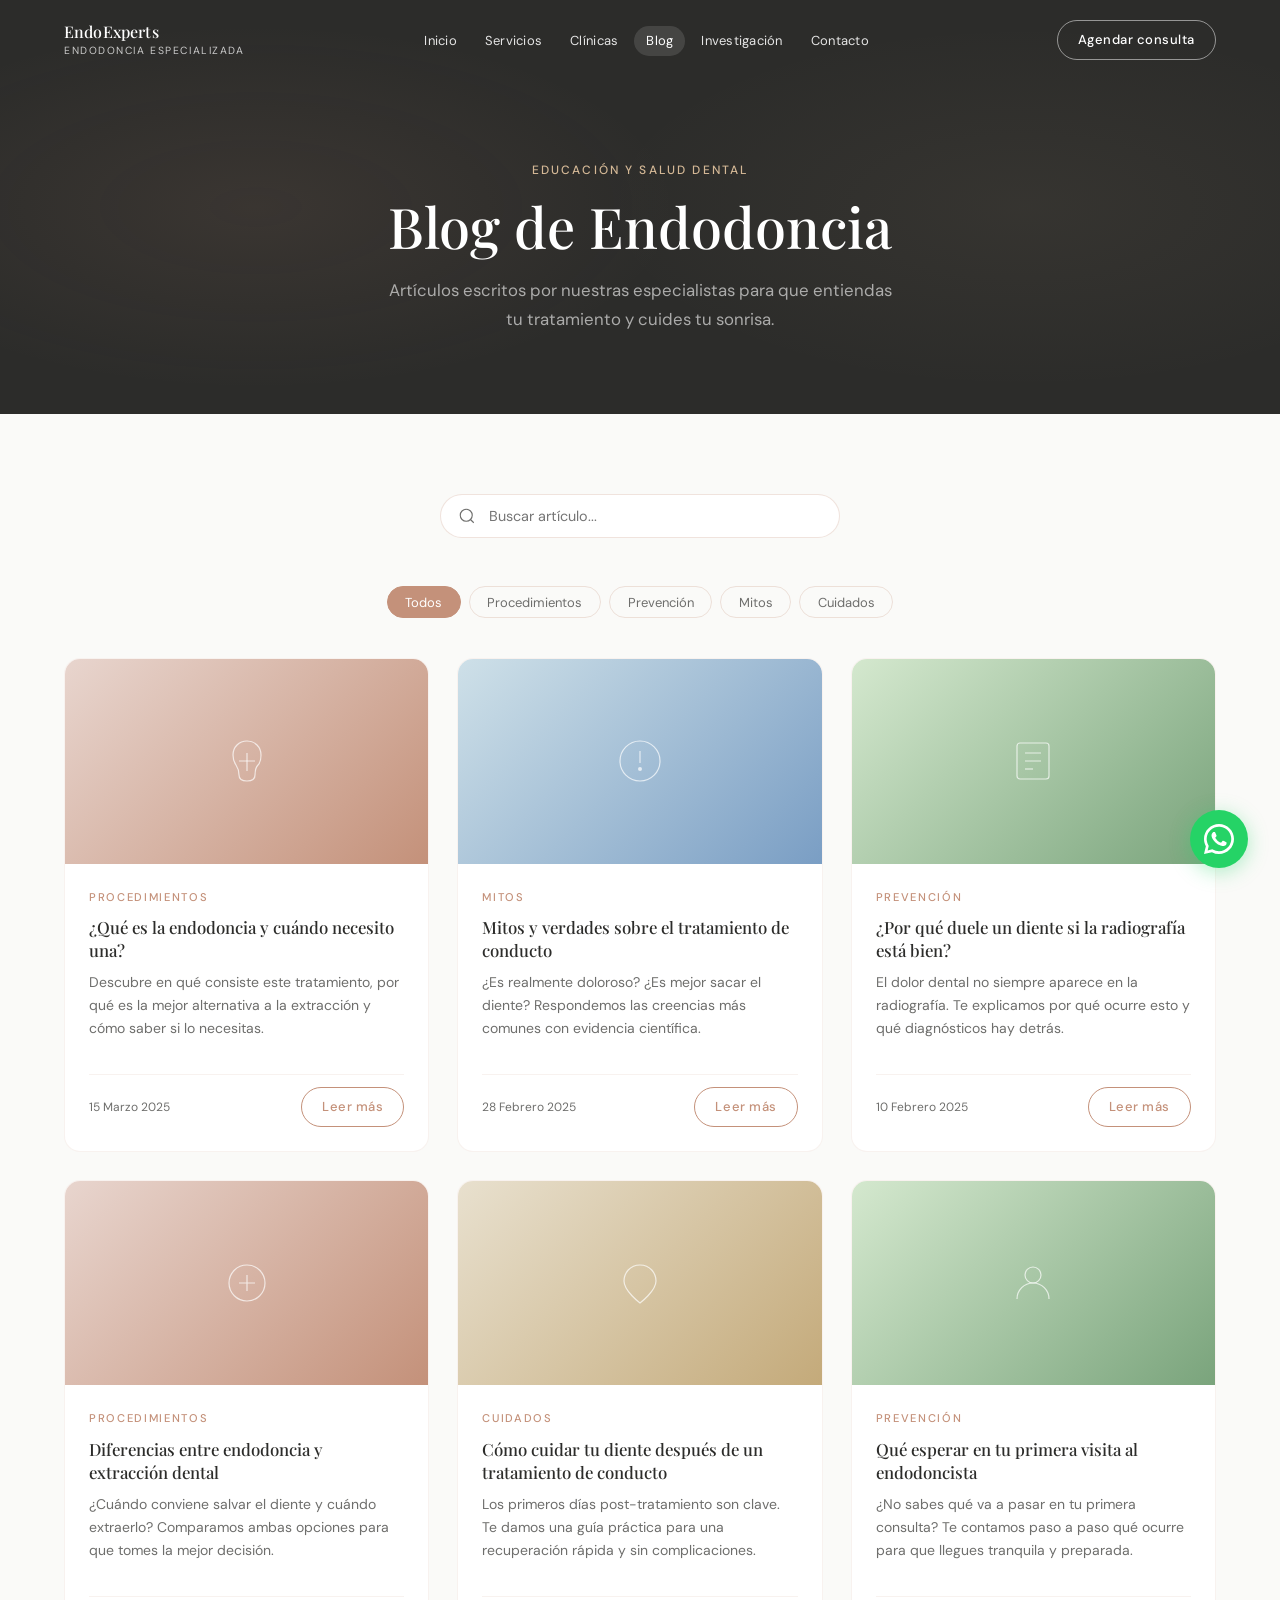
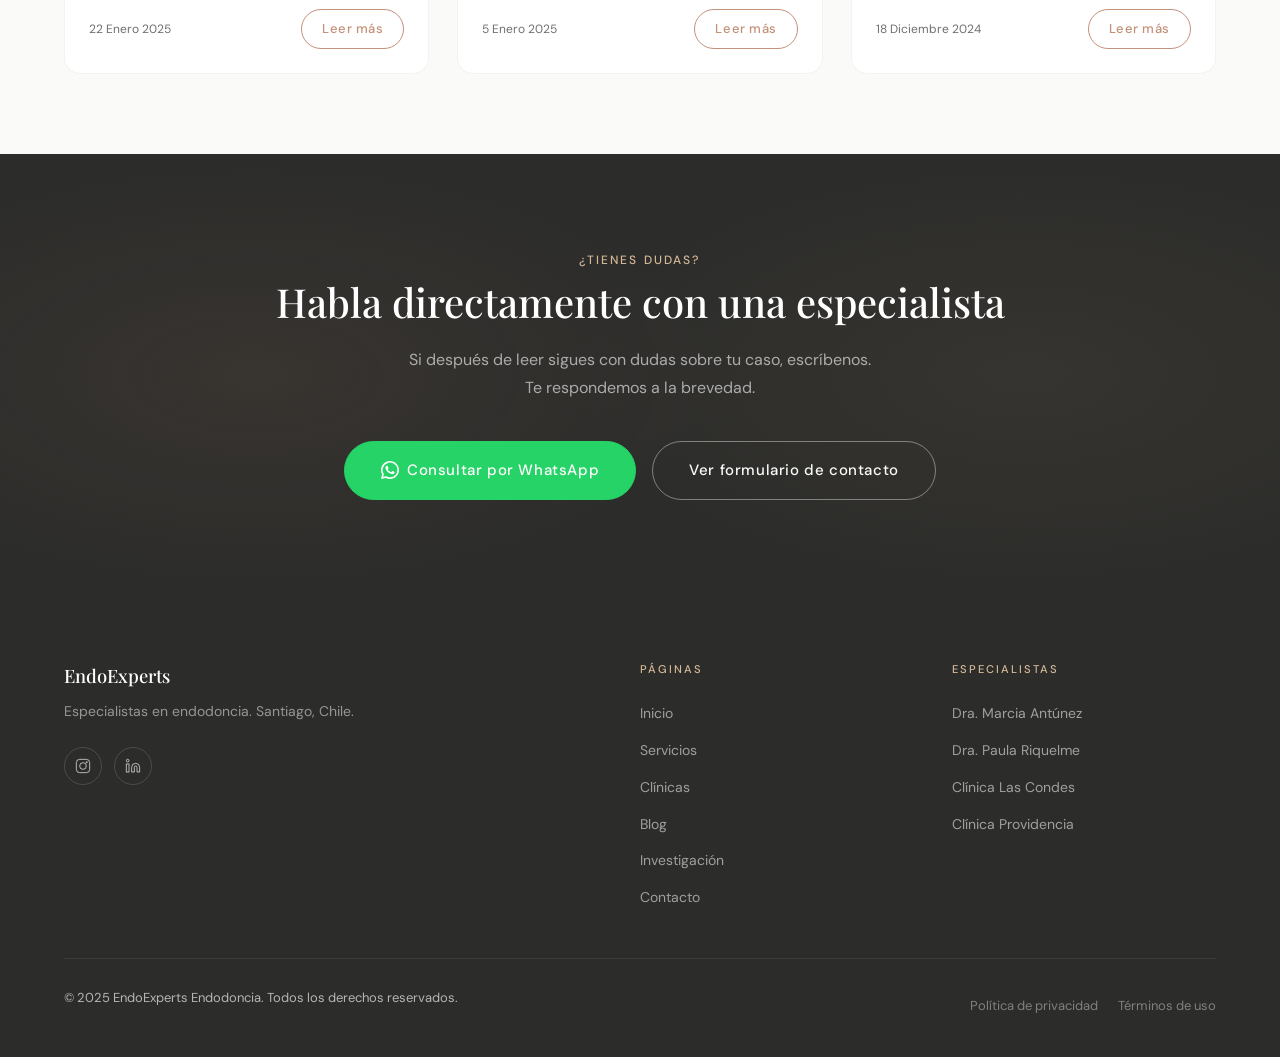
==== commit bcdc97ba: "Renombra marca a EndoExperts en todo el sitio" ====
--- a/blog.html
+++ b/blog.html
@@ -3,9 +3,9 @@
 <head>
   <meta charset="UTF-8" />
   <meta name="viewport" content="width=device-width, initial-scale=1.0" />
-  <title>Blog | Antúnez &amp; Riquelme · Endodoncia Especializada Santiago</title>
+  <title>Blog | EndoExperts · Endodoncia Especializada Santiago</title>
   <meta name="description" content="Artículos sobre endodoncia escritos por especialistas. Aprende sobre tratamiento de conducto, mitos, cuidados y más." />
-  <meta property="og:title" content="Blog | Antúnez &amp; Riquelme Endodoncia" />
+  <meta property="og:title" content="Blog | EndoExperts Endodoncia" />
   <meta property="og:type" content="website" />
   <link rel="canonical" href="https://endoexperts.cl/blog.html" />
   <link rel="stylesheet" href="styles.css" />
@@ -136,7 +136,7 @@
 <header class="navbar navbar--transparent" id="navbar" role="banner">
   <div class="container">
     <nav class="navbar__inner" aria-label="Navegación principal">
-      <a href="index.html" class="navbar__logo">Antúnez &amp; Riquelme<span>Endodoncia Especializada</span></a>
+      <a href="index.html" class="navbar__logo">EndoExperts<span>Endodoncia Especializada</span></a>
       <ul class="navbar__links" role="list">
         <li><a href="index.html" class="navbar__link">Inicio</a></li>
         <li><a href="servicios.html" class="navbar__link">Servicios</a></li>
@@ -336,7 +336,7 @@
   <div class="container">
     <div class="footer__grid">
       <div>
-        <p class="footer__brand">Antúnez &amp; Riquelme</p>
+        <p class="footer__brand">EndoExperts</p>
         <p class="footer__tagline">Especialistas en endodoncia. Santiago, Chile.</p>
         <div class="footer__social">
           <a href="#" class="footer__social-link" aria-label="Instagram"><svg viewBox="0 0 24 24" aria-hidden="true"><rect x="2" y="2" width="20" height="20" rx="5"/><circle cx="12" cy="12" r="5"/><circle cx="17.5" cy="6.5" r="1.5" fill="currentColor" stroke="none"/></svg></a>
@@ -347,7 +347,7 @@
       <div><p class="footer__heading">Especialistas</p><ul class="footer__links"><li><a href="contacto.html" class="footer__link">Dra. Marcia Antúnez</a></li><li><a href="contacto.html" class="footer__link">Dra. Paula Riquelme</a></li><li><a href="clinicas.html" class="footer__link">Clínica Las Condes</a></li><li><a href="clinicas.html" class="footer__link">Clínica Providencia</a></li></ul></div>
     </div>
     <div class="footer__bottom">
-      <p class="footer__copy">© 2025 Antúnez &amp; Riquelme Endodoncia. Todos los derechos reservados.</p>
+      <p class="footer__copy">© 2025 EndoExperts Endodoncia. Todos los derechos reservados.</p>
       <nav class="footer__legal"><a href="#">Política de privacidad</a><a href="#">Términos de uso</a></nav>
     </div>
   </div>
